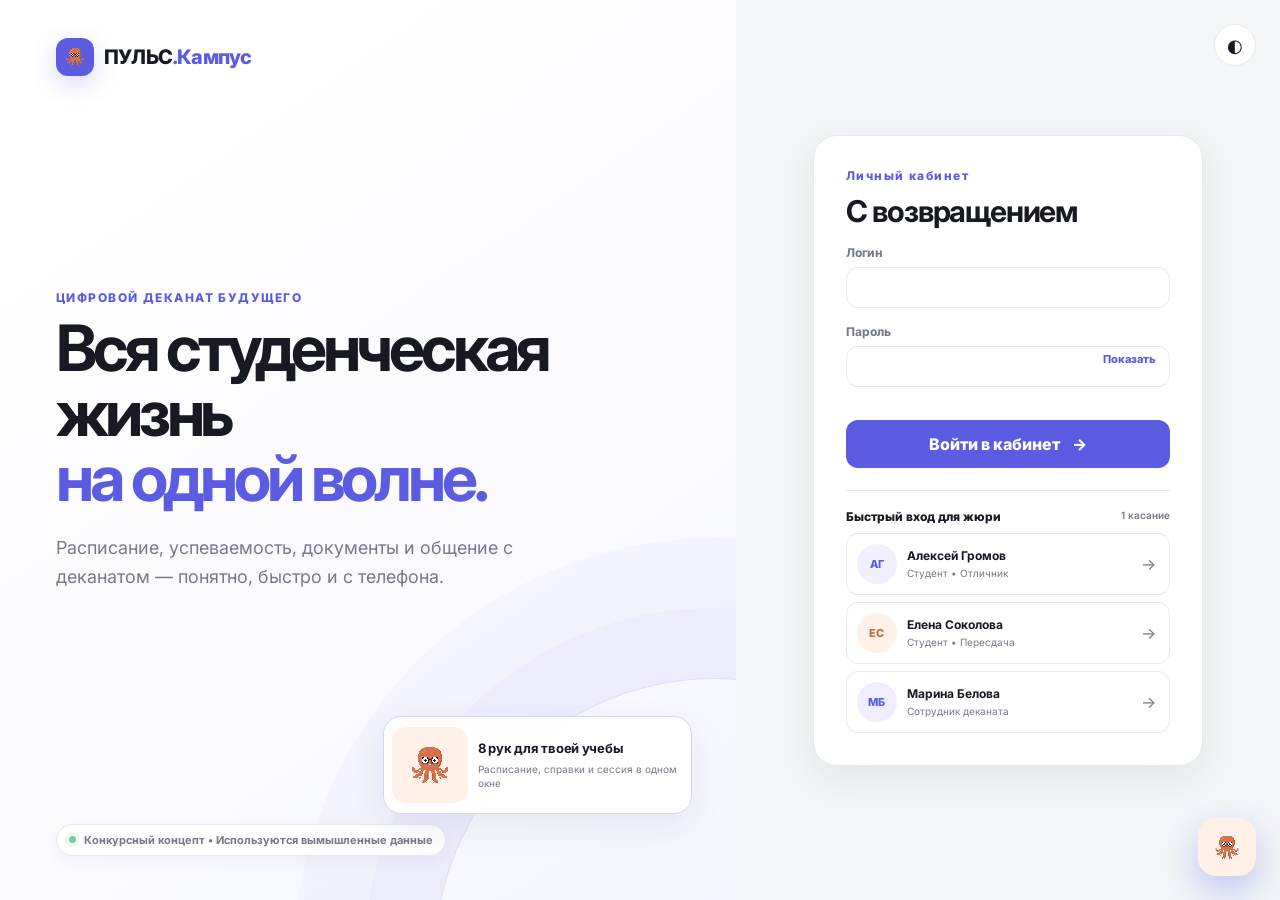
==== index.html @ 6cb9464c "feat: ready-to-deploy PULSE.Campus digital deanery prototype Co-authored-by: Copilot <223556219+Copi" ====
<!doctype html>
<html lang="ru" data-theme="light">
<head>
  <meta charset="utf-8">
  <meta name="viewport" content="width=device-width, initial-scale=1">
  <meta name="theme-color" content="#f4f5f8">
  <title>ПУЛЬС.Кампус — Цифровой деканат будущего</title>
  <link rel="icon" type="image/png" href="/logo.png">
  <link rel="preconnect" href="https://fonts.googleapis.com">
  <link rel="preconnect" href="https://fonts.gstatic.com" crossorigin>
  <link href="https://fonts.googleapis.com/css2?family=Inter:wght@400;500;600;700;800&display=swap" rel="stylesheet">
  <link rel="stylesheet" href="/styles.css">
</head>
<body>
  <main id="loginPage" class="login-page">
    <section class="login-intro" aria-label="О ПУЛЬС.Кампус">
      <div class="concept-brand"><span class="brand-symbol"><img src="/logo.png" alt="" onerror="this.hidden=true;this.parentElement.classList.add('logo-fallback')"></span><span>ПУЛЬС<span>.Кампус</span></span></div>
      <div class="intro-copy">
        <p class="eyebrow">ЦИФРОВОЙ ДЕКАНАТ БУДУЩЕГО</p>
        <h1>Вся студенческая жизнь<br><span>на одной волне.</span></h1>
        <p>Расписание, успеваемость, документы и общение с деканатом — понятно, быстро и с телефона.</p>
      </div>
      <div class="mascot-card">
        <img src="/logo.png" alt="Рыжий осьминог в очках — маскот ПУЛЬС.Кампус" onerror="this.onerror=null;this.src='/logo-fallback.svg'">
        <p><strong>8 рук для твоей учебы</strong><span>Расписание, справки и сессия в одном окне</span></p>
      </div>
      <div class="concept-badge"><i></i>Конкурсный концепт • Используются вымышленные данные</div>
    </section>

    <section class="login-panel">
      <button class="theme-toggle login-theme" type="button" aria-label="Переключить тему">◐</button>
      <div class="login-card">
        <div>
          <p class="eyebrow">Личный кабинет</p>
          <h2>С возвращением</h2>
        </div>
        <form id="loginForm">
          <label>Логин<input id="login" autocomplete="username" required></label>
          <label>Пароль
            <div class="password-field"><input id="password" type="password" autocomplete="current-password" required><button type="button" id="togglePassword">Показать</button></div>
          </label>
          <p class="form-error" id="loginError"></p>
          <button class="primary-button" type="submit"><span id="loginButtonText">Войти в кабинет</span><span>→</span></button>
        </form>
        <div class="demo-block">
          <div class="demo-heading"><span>Быстрый вход для жюри</span><small>1 касание</small></div>
          <div class="demo-grid">
            <button class="demo-card" data-login="alexey" data-password="Pulse2026!" type="button">
              <span class="demo-avatar blue">АГ</span><span><strong>Алексей Громов</strong><small>Студент • Отличник</small></span><i>→</i>
            </button>
            <button class="demo-card" data-login="elena" data-password="Pulse2026!" type="button">
              <span class="demo-avatar coral">ЕС</span><span><strong>Елена Соколова</strong><small>Студент • Пересдача</small></span><i>→</i>
            </button>
            <button class="demo-card" data-login="dean" data-password="Pulse2026!" type="button">
              <span class="demo-avatar violet">МБ</span><span><strong>Марина Белова</strong><small>Сотрудник деканата</small></span><i>→</i>
            </button>
          </div>
        </div>
      </div>
    </section>
  </main>

  <div id="shell" class="shell" hidden>
    <aside class="sidebar">
      <div class="concept-brand compact"><span class="brand-symbol"><img src="/logo.png" alt="" onerror="this.hidden=true;this.parentElement.classList.add('logo-fallback')"></span><span>ПУЛЬС<span>.Кампус</span></span></div>
      <nav id="desktopNav" aria-label="Основная навигация"></nav>
      <button class="profile-mini" id="profileMini" type="button"><span class="avatar" id="sidebarAvatar">АГ</span><span><strong id="sidebarName">Алексей Громов</strong><small id="sidebarMeta">ПИ-31 • 3 курс</small></span><i>···</i></button>
    </aside>

    <div class="workspace">
      <header class="topbar">
        <div class="mobile-brand"><span class="brand-symbol"><img src="/logo.png" alt="" onerror="this.hidden=true;this.parentElement.classList.add('logo-fallback')"></span><strong>ПУЛЬС.Кампус</strong></div>
        <div class="page-heading"><p id="todayDate">Пятница, 20 ноября</p><h1 id="pageTitle">Доброе утро</h1></div>
        <div class="header-actions">
          <div class="concept-badge header-badge"><i></i>Конкурсный концепт • Вымышленные данные</div>
          <button class="icon-button theme-toggle" type="button" aria-label="Переключить тему">◐</button>
          <button class="icon-button notification-button" type="button" data-view="notifications" aria-label="Уведомления">♢<b>3</b></button>
        </div>
      </header>
      <section id="view" class="view" aria-live="polite"></section>
    </div>

    <nav id="bottomNav" class="bottom-nav" aria-label="Мобильная навигация"></nav>
  </div>

  <button id="aiFab" class="ai-fab" type="button" aria-label="Открыть Осьминог-навигатор">
    <img src="/logo.png" alt="" onerror="this.onerror=null;this.src='/logo-fallback.svg'">
  </button>
  <section id="aiPanel" class="ai-panel" aria-label="AI-Навигатор кампуса" hidden>
    <div class="ai-head"><span><i><img src="/logo.png" alt="" onerror="this.hidden=true"></i><strong>Осьминог-навигатор</strong></span><button id="closeAi" type="button">×</button></div>
    <div id="aiMessages" class="ai-messages"><p class="ai-message">Привет! Я Осьминог-навигатор. Спроси меня о справках, стипендии или долгах — разберёмся вместе!</p></div>
    <div class="ai-chips">
      <button data-answer="Справка для налоговой подается в разделе «Справки» за один шаг: выберите тип документа и нажмите «Отправить».|applications">Как заказать справку для налоговой?</button>
      <button data-answer="Стипендия перечисляется в установленный вузом день. Предварительную дату можно уточнить в объявлении деканата.|notifications">Когда стипендия?</button>
      <button data-answer="Пересдача оформляется заявлением в деканат. Укажите дисциплину в комментарии — методист назначит дату.|applications">Как закрыть долг?</button>
    </div>
  </section>
  <div id="toast" class="toast" role="status"></div>
  <script src="/app.js"></script>
</body>
</html>
---- styles.css ----
:root {
  --bg:#f3f5f8; --surface:#fff; --surface-2:#f8f9fb; --text:#171923; --muted:#767a88;
  --line:#e7e9ef; --primary:#5b5ce2; --primary-2:#7778ef; --primary-soft:#efefff;
  --mint:#dff5e8; --mint-text:#25805a; --coral:#fff0e8; --coral-text:#c56a43;
  --violet:#f0edff; --warning:#fff4d9; --warning-text:#9a6a11; --shadow:0 12px 36px rgba(34,38,62,.07);
  --radius:18px;
}
html[data-theme="dark"] {
  --bg:#16181f; --surface:#20232c; --surface-2:#282b35; --text:#f2f3f7; --muted:#a6a9b4;
  --line:#343743; --primary:#8587ff; --primary-2:#9b9cff; --primary-soft:#30314e;
  --mint:#203e34; --mint-text:#79d4aa; --coral:#4a332c; --coral-text:#f0a17b;
  --violet:#37334f; --warning:#463d29; --warning-text:#f0c66e; --shadow:0 12px 36px rgba(0,0,0,.22);
}
*{box-sizing:border-box}
body{margin:0;font-family:Inter,-apple-system,BlinkMacSystemFont,"Segoe UI",sans-serif;color:var(--text);background:var(--bg);-webkit-font-smoothing:antialiased}
button,input,select,textarea{font:inherit}
button{cursor:pointer}
[hidden]{display:none!important}
.concept-brand{display:flex;align-items:center;gap:10px;font-weight:800;letter-spacing:-.04em;font-size:20px}
.concept-brand>span:last-child span{color:var(--primary)}
.brand-symbol{width:38px;height:38px;border-radius:12px;display:grid;place-items:center;background:var(--primary);color:white;font-size:19px;box-shadow:0 8px 24px rgba(91,92,226,.24);overflow:hidden}
.brand-symbol img,.mascot-card img,.ai-fab img,.ai-head i img,.certificate-logo{image-rendering:pixelated;image-rendering:crisp-edges}
.certificate-logo{width:72px;height:72px;object-fit:contain;display:block;margin:-6px auto 8px;border-radius:12px}
.brand-symbol img{width:100%;height:100%;object-fit:cover}
.brand-symbol.logo-fallback{background:var(--primary-soft);position:relative}
.brand-symbol.logo-fallback:after{content:"🐙";font-size:20px}
.mascot-card{position:absolute;z-index:2;right:44px;bottom:86px;width:min(360px,42%);min-height:92px;border:1px solid color-mix(in srgb,var(--primary) 14%,var(--line));border-radius:18px;background:color-mix(in srgb,var(--surface) 92%,transparent);display:grid;grid-template-columns:76px 1fr;align-items:center;gap:10px;padding:10px 14px 10px 8px;box-shadow:var(--shadow);backdrop-filter:blur(10px)}
.mascot-card img,.mascot-svg{width:76px;height:76px;border-radius:14px;object-fit:contain;background:var(--coral)}
.mascot-card p{margin:0}.mascot-card strong,.mascot-card span{display:block}.mascot-card strong{font-size:13px;letter-spacing:-.02em}.mascot-card span{margin-top:6px;color:var(--muted);font-size:10px;line-height:1.45}
.concept-brand.compact{padding:5px 8px 24px}
.login-page{min-height:100vh;display:grid;grid-template-columns:minmax(420px,1.15fr) minmax(460px,.85fr);background:var(--surface)}
.login-intro{position:relative;overflow:hidden;padding:38px 56px 44px;background:linear-gradient(145deg,var(--surface) 20%,var(--primary-soft) 145%);display:flex;flex-direction:column}
.login-intro:after{content:"";position:absolute;width:560px;height:560px;border:1px solid color-mix(in srgb,var(--primary) 16%,transparent);border-radius:50%;right:-260px;bottom:-340px;box-shadow:0 0 0 70px color-mix(in srgb,var(--primary) 4%,transparent),0 0 0 140px color-mix(in srgb,var(--primary) 3%,transparent)}
.intro-copy{margin:auto 0}
.eyebrow{font-size:12px;font-weight:800;letter-spacing:.12em;color:var(--primary);margin:0 0 10px}
.intro-copy h1{font-size:clamp(44px,5vw,76px);line-height:1.02;letter-spacing:-.065em;margin:0 0 22px}
.intro-copy h1 span{color:var(--primary)}
.intro-copy>p:last-child{max-width:520px;font-size:18px;line-height:1.65;color:var(--muted)}
.concept-badge{position:relative;z-index:1;width:max-content;max-width:100%;display:flex;align-items:center;gap:8px;border:1px solid var(--line);border-radius:999px;background:color-mix(in srgb,var(--surface) 88%,transparent);padding:8px 12px;font-size:11px;font-weight:700;color:var(--muted);box-shadow:0 6px 18px rgba(30,35,50,.04)}
.concept-badge i{width:7px;height:7px;border-radius:50%;background:#7ccba4;box-shadow:0 0 0 4px rgba(124,203,164,.12)}
.login-panel{position:relative;display:grid;place-items:center;padding:56px 6vw;background:var(--bg)}
.login-card{width:min(440px,100%);padding:32px;border:1px solid var(--line);border-radius:24px;background:var(--surface);box-shadow:var(--shadow)}
.login-card h2{margin:0;font-size:30px;letter-spacing:-.04em}
.theme-toggle{border:1px solid var(--line);background:var(--surface);color:var(--text)}
.login-theme{position:absolute;right:24px;top:24px;width:42px;height:42px;border-radius:50%;font-size:18px}
form label{display:block;margin-top:16px;font-size:12px;font-weight:750;color:var(--muted)}
form input,form select,form textarea{width:100%;margin-top:7px;border:1px solid var(--line);border-radius:12px;background:var(--surface);color:var(--text);padding:12px 13px;outline:none;transition:.2s}
form input:focus,form select:focus,form textarea:focus{border-color:var(--primary);box-shadow:0 0 0 3px var(--primary-soft)}
.password-field{position:relative}.password-field input{padding-right:74px}.password-field button{position:absolute;right:8px;top:12px;border:0;background:none;color:var(--primary);font-size:11px;font-weight:800}
.form-error{min-height:17px;margin:8px 0;color:#d65d5d;font-size:12px}
.primary-button{width:100%;height:48px;border:0;border-radius:12px;background:var(--primary);color:white;font-weight:800;display:flex;align-items:center;justify-content:center;gap:12px;transition:.2s}.primary-button:hover{background:var(--primary-2);transform:translateY(-1px)}.primary-button:disabled{opacity:.65}
.demo-block{margin-top:22px;padding-top:18px;border-top:1px solid var(--line)}
.demo-heading{display:flex;justify-content:space-between;font-size:12px;font-weight:800;margin-bottom:9px}.demo-heading small{color:var(--muted);font-weight:600}
.demo-grid{display:grid;gap:7px}.demo-card{min-height:62px;border:1px solid var(--line);border-radius:12px;background:var(--surface);color:var(--text);display:grid;grid-template-columns:40px 1fr 18px;align-items:center;gap:10px;text-align:left;padding:9px 10px;transition:.2s}.demo-card:hover{border-color:var(--primary);background:var(--primary-soft);transform:translateX(3px)}.demo-card strong,.demo-card small{display:block}.demo-card strong{font-size:12px}.demo-card small{font-size:10px;color:var(--muted);margin-top:4px}.demo-card i{font-style:normal;color:var(--muted)}
.demo-avatar,.avatar{display:grid;place-items:center;border-radius:50%;font-weight:800}.demo-avatar{width:40px;height:40px;font-size:11px}.demo-avatar.blue,.avatar{background:var(--primary-soft);color:var(--primary)}.demo-avatar.coral{background:var(--coral);color:var(--coral-text)}.demo-avatar.violet{background:var(--violet);color:var(--primary)}
.shell{min-height:100vh;display:grid;grid-template-columns:228px minmax(0,1fr)}
.sidebar{position:fixed;inset:0 auto 0 0;width:228px;padding:24px 14px 16px;display:flex;flex-direction:column;background:var(--surface);border-right:1px solid var(--line);z-index:30}
.sidebar nav{display:grid;gap:5px}.nav-item{width:100%;height:48px;border:0;border-radius:12px;background:transparent;color:var(--muted);display:flex;align-items:center;gap:12px;padding:0 12px;text-align:left;font-weight:700;font-size:13px;transition:.2s}.nav-item:hover{background:var(--surface-2);color:var(--text)}.nav-item.active{background:var(--primary-soft);color:var(--primary)}.nav-item i{width:22px;font-style:normal;font-size:17px;text-align:center}.nav-item b{margin-left:auto;width:21px;height:21px;border-radius:50%;background:#ef7777;color:white;display:grid;place-items:center;font-size:10px}
.profile-mini{margin-top:auto;width:100%;border:0;border-top:1px solid var(--line);background:transparent;color:var(--text);display:grid;grid-template-columns:40px 1fr 20px;align-items:center;gap:9px;padding:17px 6px 2px;text-align:left}.avatar{width:40px;height:40px}.profile-mini strong,.profile-mini small{display:block}.profile-mini strong{font-size:12px}.profile-mini small{font-size:10px;color:var(--muted);margin-top:4px}.profile-mini i{font-style:normal;color:var(--muted)}
.workspace{grid-column:2;min-width:0}.topbar{height:104px;display:flex;align-items:center;justify-content:space-between;padding:20px 32px 16px}.page-heading p{margin:0 0 5px;font-size:12px;color:var(--muted)}.page-heading h1{margin:0;font-size:25px;letter-spacing:-.04em}.header-actions{display:flex;align-items:center;gap:8px}.header-badge{margin-right:3px}.icon-button{width:43px;height:43px;border:1px solid var(--line);border-radius:50%;background:var(--surface);color:var(--text);position:relative}.notification-button b{position:absolute;right:-1px;top:-3px;width:17px;height:17px;border-radius:50%;background:#ee7979;color:white;border:2px solid var(--surface);font-size:8px;display:grid;place-items:center}
.mobile-brand{display:none}.view{max-width:1280px;padding:0 32px 36px}.bottom-nav{display:none}
.bento{display:grid;grid-template-columns:minmax(0,1.45fr) minmax(260px,.55fr);gap:14px}.card{border:1px solid var(--line);border-radius:var(--radius);background:var(--surface);box-shadow:0 3px 14px rgba(28,32,45,.025);overflow:hidden;animation:cardIn .42s both}.card:nth-child(2){animation-delay:.05s}.card-head{min-height:58px;padding:15px 18px;border-bottom:1px solid var(--line);display:flex;align-items:center;justify-content:space-between}.card-head h2,.card-head h3{margin:0;font-size:15px}.card-head button,.text-button{border:0;background:none;color:var(--primary);font-weight:800;font-size:12px}
.next-class{min-height:218px;padding:20px;position:relative;background:linear-gradient(145deg,var(--surface),var(--primary-soft) 160%)}.next-label{display:flex;justify-content:space-between;color:var(--muted);font-size:12px}.change-badge{border-radius:999px;background:var(--warning);color:var(--warning-text);padding:6px 9px;font-weight:800;animation:pulse 2s infinite}.countdown{display:inline-flex;align-items:center;gap:6px;margin:14px 0 18px;font-size:11px;color:var(--primary);font-weight:800}.countdown i{width:7px;height:7px;border-radius:50%;background:var(--primary);box-shadow:0 0 0 5px var(--primary-soft)}
.next-class h2{margin:0;font-size:23px;letter-spacing:-.035em}.class-meta{display:flex;flex-wrap:wrap;gap:16px;margin-top:18px;color:var(--muted);font-size:12px}.class-meta span{display:flex;gap:6px}.class-meta i{font-style:normal;color:var(--text)}
.pulse-card{padding:18px}.pulse-top{display:flex;justify-content:space-between}.pulse-top strong{font-size:14px}.score-ring{--score:98%;width:126px;height:126px;margin:10px auto 8px;border-radius:50%;display:grid;place-items:center;background:conic-gradient(var(--primary) var(--score),var(--line) 0);position:relative}.score-ring:before{content:"";position:absolute;inset:9px;border-radius:50%;background:var(--surface)}.score-ring div{position:relative;text-align:center}.score-ring b{display:block;font-size:28px}.score-ring small{color:var(--muted)}.mini-stats{display:grid;grid-template-columns:1fr 1fr;gap:8px}.mini-stat{border-radius:12px;background:var(--surface-2);padding:10px}.mini-stat small{display:block;color:var(--muted);font-size:9px}.mini-stat strong{display:block;font-size:11px;margin-top:5px}.what-if{margin-top:8px;width:100%;border:1px solid var(--line);border-radius:10px;background:transparent;color:var(--text);padding:9px;font-size:10px}.what-if:hover{border-color:var(--primary)}
.quick-grid{display:grid;grid-template-columns:repeat(4,1fr);gap:10px;margin-top:14px}.quick{min-height:82px;border:1px solid var(--line);border-radius:15px;background:var(--surface);color:var(--text);display:flex;align-items:center;gap:10px;padding:12px;text-align:left;transition:.2s}.quick:hover{transform:translateY(-3px);border-color:var(--primary);box-shadow:var(--shadow)}.quick i{width:40px;height:40px;border-radius:12px;display:grid;place-items:center;background:var(--primary-soft);color:var(--primary);font-style:normal;font-size:18px}.quick strong,.quick small{display:block}.quick strong{font-size:12px}.quick small{font-size:10px;color:var(--muted);margin-top:5px}
.lower-grid{display:grid;grid-template-columns:minmax(0,1.25fr) minmax(270px,.75fr);gap:14px;margin-top:14px}.news-list{padding:4px 18px}.news-item{display:grid;grid-template-columns:38px 1fr auto;align-items:center;gap:10px;padding:12px 0;border-bottom:1px solid var(--line)}.news-item:last-child{border:0}.news-dot{width:38px;height:38px;border-radius:11px;display:grid;place-items:center}.news-dot.deadline{background:var(--coral);color:var(--coral-text)}.news-dot.info{background:var(--primary-soft);color:var(--primary)}.news-dot.success{background:var(--mint);color:var(--mint-text)}.news-item strong,.news-item small{display:block}.news-item strong{font-size:12px}.news-item small{font-size:10px;color:var(--muted);margin-top:4px}.news-item time{font-size:9px;color:var(--muted)}.unread{position:relative}.unread:before{content:"";position:absolute;left:-18px;top:50%;width:5px;height:5px;border-radius:50%;background:var(--primary)}
.schedule-toolbar{display:flex;gap:8px;align-items:center;padding:12px 18px;border-bottom:1px solid var(--line)}.segmented{display:flex;padding:3px;border-radius:10px;background:var(--surface-2)}.segmented button{border:0;border-radius:8px;background:transparent;color:var(--muted);padding:7px 11px;font-size:11px;font-weight:800}.segmented button.active{background:var(--surface);color:var(--primary);box-shadow:0 2px 8px rgba(30,35,50,.08)}.day-filter{display:flex;gap:6px;padding:12px 18px;overflow-x:auto}.day-filter button{flex:0 0 auto;border:1px solid var(--line);border-radius:10px;background:var(--surface);color:var(--muted);padding:8px 10px;font-size:10px}.day-filter button.active{border-color:var(--primary);color:var(--primary);background:var(--primary-soft)}.lesson-list{padding:0 18px 12px}.lesson-row{display:grid;grid-template-columns:58px 6px 1fr auto;align-items:center;gap:11px;min-height:76px;border-bottom:1px solid var(--line)}.lesson-row:last-child{border:0}.lesson-row time{font-size:11px;color:var(--muted)}.lesson-accent{height:44px;border-radius:6px;background:var(--primary)}.lesson-accent.mint{background:#65b894}.lesson-accent.coral{background:#df9d78}.lesson-info strong,.lesson-info small{display:block}.lesson-info strong{font-size:12px}.lesson-info small{margin-top:5px;font-size:10px;color:var(--muted)}.lesson-badge{border-radius:999px;background:var(--primary-soft);color:var(--primary);padding:6px 8px;font-size:9px;font-weight:800}.lesson-badge.changed{background:var(--warning);color:var(--warning-text)}
.grades-summary{display:grid;grid-template-columns:repeat(3,1fr);gap:10px;padding:14px 18px}.grade-stat{border-radius:12px;background:var(--surface-2);padding:12px}.grade-stat small{color:var(--muted);font-size:10px}.grade-stat strong{display:block;margin-top:5px;font-size:18px}.grade-table{padding:0 18px 14px}.grade-row{display:grid;grid-template-columns:minmax(180px,1fr) 110px 72px;align-items:center;min-height:58px;border-bottom:1px solid var(--line)}.grade-row:last-child{border:0}.grade-row strong{font-size:12px}.grade-row span{font-size:10px;color:var(--muted)}.grade-value{justify-self:end;width:38px;height:38px;border-radius:11px;display:grid!important;place-items:center;font-size:14px!important;font-weight:800!important}.grade-value.excellent{background:var(--mint);color:var(--mint-text)!important}.grade-value.good{background:var(--primary-soft);color:var(--primary)!important}.grade-value.debt{background:var(--coral);color:var(--coral-text)!important}.grade-value.pass{background:var(--violet);color:var(--primary)!important}
.applications-layout{display:grid;grid-template-columns:minmax(260px,.55fr) minmax(0,1.45fr);gap:14px}.application-form{padding:16px}.application-form label{margin:0 0 11px}.application-form textarea{height:62px;resize:none}.application-form .primary-button{height:44px}.application-list{padding:0 18px 12px}.application-row{display:grid;grid-template-columns:1fr auto;gap:12px;padding:16px 0;border-bottom:1px solid var(--line)}.application-row:last-child{border:0}.application-row strong,.application-row small{display:block}.application-row strong{font-size:12px}.application-row small{font-size:10px;color:var(--muted);margin-top:5px}.open-certificate{margin-top:9px;border:1px solid var(--line);border-radius:9px;background:var(--surface);color:var(--primary);padding:7px 9px;font-size:10px;font-weight:800}.tracker{grid-column:1/-1;display:flex;align-items:center;margin-top:12px}.tracker span{font-size:9px;color:var(--muted);margin-right:7px}.tracker i{width:18px;height:18px;border-radius:50%;display:grid;place-items:center;background:var(--surface-2);border:1px solid var(--line);font-style:normal;font-size:8px}.tracker i.done{background:var(--primary);border-color:var(--primary);color:white}.tracker b{height:2px;width:28px;background:var(--line)}.tracker b.done{background:var(--primary)}
.notifications-toolbar{display:flex;justify-content:flex-end;padding:10px 18px;border-bottom:1px solid var(--line)}.notification-page{padding:4px 18px}.notification-page .news-item{min-height:72px}.urgent{border-left:3px solid #e67867;margin-left:-18px;padding-left:15px}
.staff-grid{display:grid;grid-template-columns:minmax(0,1.5fr) minmax(280px,.5fr);gap:14px}.staff-table{padding:0 18px 14px}.staff-row{display:grid;grid-template-columns:1fr 150px 105px;align-items:center;gap:10px;padding:13px 0;border-bottom:1px solid var(--line)}.staff-row:last-child{border:0}.staff-row strong,.staff-row small{display:block}.staff-row strong{font-size:12px}.staff-row small{font-size:10px;color:var(--muted);margin-top:4px}.staff-row select{margin:0;font-size:10px;padding:8px}.staff-comment{border:1px solid var(--line);background:var(--surface);color:var(--text);border-radius:8px;padding:7px;font-size:10px}.publish-form{padding:16px}.publish-form textarea{height:110px;resize:none}.publish-form .primary-button{margin-top:12px;height:44px}
.ai-fab{position:fixed;right:24px;bottom:24px;width:58px;height:58px;padding:5px;border:0;border-radius:18px;background:var(--coral);color:white;box-shadow:0 14px 32px rgba(91,92,226,.32);z-index:60;transition:.2s}.ai-fab img,.fab-fallback{width:100%;height:100%;object-fit:contain;border-radius:13px}.ai-fab:hover{transform:rotate(8deg) scale(1.04)}.ai-panel{position:fixed;right:24px;bottom:92px;width:min(360px,calc(100vw - 32px));border:1px solid var(--line);border-radius:18px;background:var(--surface);box-shadow:0 20px 60px rgba(20,25,45,.16);z-index:60;overflow:hidden}.ai-head{height:58px;padding:0 16px;border-bottom:1px solid var(--line);display:flex;align-items:center;justify-content:space-between}.ai-head span{display:flex;align-items:center;gap:8px}.ai-head i{width:30px;height:30px;border-radius:9px;background:var(--coral);color:white;display:grid;place-items:center;font-style:normal;overflow:hidden}.ai-head i img{width:100%;height:100%;object-fit:contain}.ai-head button{border:0;background:none;color:var(--muted);font-size:22px}.ai-messages{max-height:220px;overflow:auto;padding:12px}.ai-message{margin:0 0 8px;max-width:86%;border-radius:12px 12px 12px 3px;background:var(--surface-2);padding:10px;font-size:11px;line-height:1.5}.ai-answer{margin-left:auto;border-radius:12px 12px 3px 12px;background:var(--primary-soft);color:var(--primary)}.ai-chips{display:flex;gap:6px;overflow-x:auto;padding:0 12px 12px}.ai-chips button{flex:0 0 210px;border:1px solid var(--line);border-radius:999px;background:var(--surface);color:var(--text);padding:8px 10px;text-align:left;font-size:9px}
.modal-backdrop{position:fixed;inset:0;background:rgba(12,14,21,.48);display:grid;place-items:center;z-index:80;padding:18px}.modal{width:min(520px,100%);border:1px solid var(--line);border-radius:20px;background:var(--surface);box-shadow:0 24px 70px rgba(0,0,0,.22);padding:20px}.certificate{border:1px solid var(--line);border-radius:14px;margin:16px 0;padding:18px;text-align:center}.certificate h2{font-size:18px}.certificate .qr{width:112px;height:112px;margin:14px auto;border-radius:12px;background:repeating-linear-gradient(90deg,var(--text) 0 5px,var(--surface) 5px 10px);border:8px solid var(--surface);box-shadow:0 0 0 1px var(--line)}.modal-actions{display:flex;justify-content:flex-end;gap:8px}.modal-actions button{border:1px solid var(--line);border-radius:10px;background:var(--surface);color:var(--text);padding:9px 12px}.modal-actions .primary-button{height:auto;width:auto;border:0;color:white;background:var(--primary)}
.profile-modal-row{display:grid;grid-template-columns:110px 1fr;padding:11px 0;border-bottom:1px solid var(--line);font-size:12px}.profile-modal-row span{color:var(--muted)}
.toast{position:fixed;left:50%;bottom:24px;z-index:100;transform:translate(-50%,100px);border-radius:12px;background:#171923;color:white;padding:12px 16px;font-size:12px;opacity:0;transition:.25s}.toast.show{opacity:1;transform:translate(-50%,0)}
.loading-card{min-height:218px}.skeleton{border-radius:8px;background:linear-gradient(90deg,var(--surface-2),var(--line),var(--surface-2));background-size:200% 100%;animation:shimmer 1.2s infinite}.skeleton-line{height:12px;margin:12px 18px}.loading-card .skeleton-line:first-child{width:35%;height:16px}.loading-card .skeleton-line:nth-child(2){width:70%;height:24px;margin-top:30px}
@keyframes cardIn{from{opacity:0;transform:translateY(8px)}to{opacity:1;transform:none}}@keyframes pulse{50%{box-shadow:0 0 0 6px rgba(201,149,50,.12)}}@keyframes shimmer{to{background-position:-200% 0}}
@media(max-width:1100px){.login-page{grid-template-columns:1fr 430px}.login-intro{padding:32px}.header-badge{display:none}.quick-grid{grid-template-columns:repeat(2,1fr)}.bento{grid-template-columns:minmax(0,1.25fr) minmax(250px,.75fr)}}
@media(max-width:767px){
 .mascot-card{right:12px;bottom:12px;width:220px;min-height:66px;grid-template-columns:50px 1fr;padding:6px}.mascot-card img,.mascot-svg{width:50px;height:50px}.mascot-card strong{font-size:10px}.mascot-card span{font-size:8px}
 body{padding-bottom:74px}.login-page{display:block;min-height:100dvh}.login-intro{min-height:250px;padding:20px 18px}.login-intro:after{display:none}.intro-copy{margin:30px 0 20px}.intro-copy h1{font-size:34px}.intro-copy>p:last-child{display:none}.login-intro>.concept-badge{position:absolute;right:18px;top:20px;max-width:205px;font-size:8px}.login-panel{min-height:calc(100dvh - 250px);padding:18px 12px 28px}.login-card{padding:20px 16px}.login-card h2{font-size:24px}.login-theme{top:auto;bottom:20px}.demo-card{min-height:58px}
 .shell{display:block}.sidebar{display:none}.workspace{min-height:100dvh}.topbar{height:82px;padding:12px 14px}.mobile-brand{display:flex;align-items:center;gap:7px;font-size:12px}.mobile-brand .brand-symbol{width:34px;height:34px;border-radius:10px;font-size:15px}.page-heading{display:none}.header-actions{margin-left:auto}.header-badge{display:none}.icon-button{width:40px;height:40px}.view{padding:0 12px 12px}.bottom-nav{display:grid;position:fixed;z-index:50;inset:auto 0 0;height:68px;padding:5px 4px;background:color-mix(in srgb,var(--surface) 96%,transparent);border-top:1px solid var(--line);grid-template-columns:repeat(5,1fr);backdrop-filter:blur(14px)}.bottom-nav .nav-item{height:58px;display:flex;flex-direction:column;justify-content:center;gap:3px;padding:0;text-align:center;font-size:9px}.bottom-nav .nav-item i{font-size:16px}.bottom-nav .nav-item b{position:absolute;top:4px;margin-left:18px}
 .bento,.lower-grid,.applications-layout,.staff-grid{grid-template-columns:1fr}.bento .pulse-card{grid-row:1}.quick-grid{grid-template-columns:1fr 1fr}.quick{min-height:76px}.quick i{width:36px;height:36px}.next-class{min-height:210px}.next-class h2{font-size:20px}.lower-grid{margin-top:10px}.grades-summary{grid-template-columns:repeat(3,1fr)}.grade-row{grid-template-columns:minmax(120px,1fr) 82px 42px}.grade-table{padding:0 12px}.lesson-row{grid-template-columns:48px 5px 1fr}.lesson-badge{display:none}.schedule-toolbar{align-items:flex-start;flex-direction:column}.day-filter{padding:10px 12px}.lesson-list{padding:0 12px 10px}.application-row{grid-template-columns:1fr}.application-row>span:last-child{text-align:left}.staff-row{grid-template-columns:1fr}.staff-row select,.staff-row input{width:100%}.staff-table{padding:0 12px}.notification-page{padding:0 12px}.news-item{grid-template-columns:38px 1fr}.news-item time{display:none}.ai-fab{right:14px;bottom:82px;width:52px;height:52px}.ai-panel{right:12px;bottom:142px}.header-badge{display:none}.modal{max-height:85dvh;overflow:auto}
}
@media(max-width:390px){.login-intro>.concept-badge{display:none}.quick{padding:9px}.quick-grid{gap:7px}.quick strong{font-size:11px}.quick small{font-size:9px}.grades-summary{gap:6px}.grade-stat{padding:9px}.grade-row{grid-template-columns:minmax(110px,1fr) 70px 38px}}
@media(prefers-reduced-motion:reduce){*{animation:none!important;transition:none!important}}
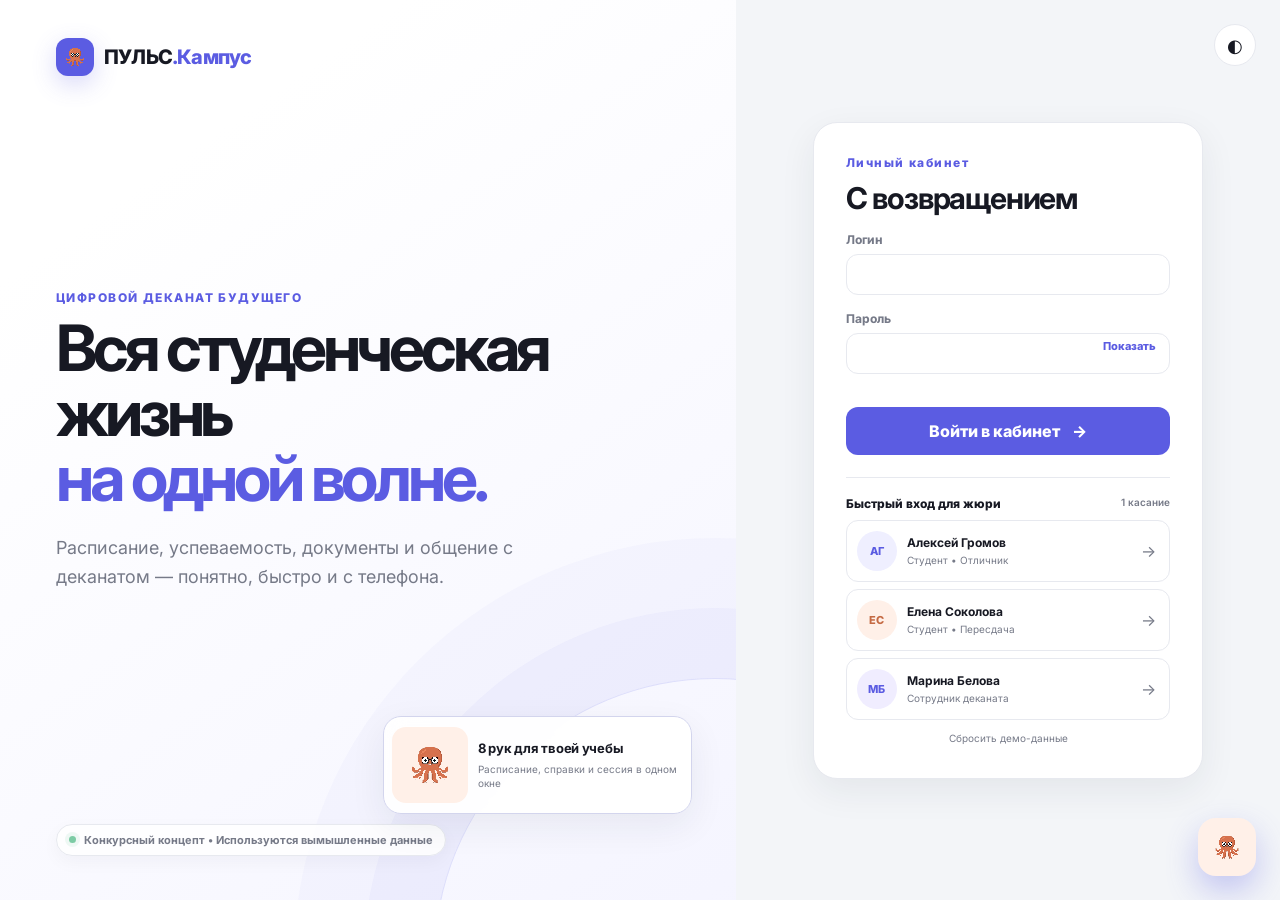
==== commit b7da03f4: "feat: add hybrid GitHub Pages runtime with full student-staff sync Co-authored-by: Copilot <22355621" ====
--- a/index.html
+++ b/index.html
@@ -5,23 +5,23 @@
   <meta name="viewport" content="width=device-width, initial-scale=1">
   <meta name="theme-color" content="#f4f5f8">
   <title>ПУЛЬС.Кампус — Цифровой деканат будущего</title>
-  <link rel="icon" type="image/png" href="/logo.png">
+  <link rel="icon" type="image/png" href="./logo.png">
   <link rel="preconnect" href="https://fonts.googleapis.com">
   <link rel="preconnect" href="https://fonts.gstatic.com" crossorigin>
   <link href="https://fonts.googleapis.com/css2?family=Inter:wght@400;500;600;700;800&display=swap" rel="stylesheet">
-  <link rel="stylesheet" href="/styles.css">
+  <link rel="stylesheet" href="./styles.css">
 </head>
 <body>
   <main id="loginPage" class="login-page">
     <section class="login-intro" aria-label="О ПУЛЬС.Кампус">
-      <div class="concept-brand"><span class="brand-symbol"><img src="/logo.png" alt="" onerror="this.hidden=true;this.parentElement.classList.add('logo-fallback')"></span><span>ПУЛЬС<span>.Кампус</span></span></div>
+      <div class="concept-brand"><span class="brand-symbol"><img src="./logo.png" alt="" onerror="this.hidden=true;this.parentElement.classList.add('logo-fallback')"></span><span>ПУЛЬС<span>.Кампус</span></span></div>
       <div class="intro-copy">
         <p class="eyebrow">ЦИФРОВОЙ ДЕКАНАТ БУДУЩЕГО</p>
         <h1>Вся студенческая жизнь<br><span>на одной волне.</span></h1>
         <p>Расписание, успеваемость, документы и общение с деканатом — понятно, быстро и с телефона.</p>
       </div>
       <div class="mascot-card">
-        <img src="/logo.png" alt="Рыжий осьминог в очках — маскот ПУЛЬС.Кампус" onerror="this.onerror=null;this.src='/logo-fallback.svg'">
+        <img src="./logo.png" alt="Рыжий осьминог в очках — маскот ПУЛЬС.Кампус" onerror="this.onerror=null;this.src='./logo-fallback.svg'">
         <p><strong>8 рук для твоей учебы</strong><span>Расписание, справки и сессия в одном окне</span></p>
       </div>
       <div class="concept-badge"><i></i>Конкурсный концепт • Используются вымышленные данные</div>
@@ -56,20 +56,22 @@
             </button>
           </div>
         </div>
+        <button class="demo-reset" id="resetDemo" type="button">Сбросить демо-данные</button>
       </div>
     </section>
   </main>
 
   <div id="shell" class="shell" hidden>
     <aside class="sidebar">
-      <div class="concept-brand compact"><span class="brand-symbol"><img src="/logo.png" alt="" onerror="this.hidden=true;this.parentElement.classList.add('logo-fallback')"></span><span>ПУЛЬС<span>.Кампус</span></span></div>
+      <div class="concept-brand compact"><span class="brand-symbol"><img src="./logo.png" alt="" onerror="this.hidden=true;this.parentElement.classList.add('logo-fallback')"></span><span>ПУЛЬС<span>.Кампус</span></span></div>
       <nav id="desktopNav" aria-label="Основная навигация"></nav>
       <button class="profile-mini" id="profileMini" type="button"><span class="avatar" id="sidebarAvatar">АГ</span><span><strong id="sidebarName">Алексей Громов</strong><small id="sidebarMeta">ПИ-31 • 3 курс</small></span><i>···</i></button>
+      <button class="sidebar-reset" id="resetDemoShell" type="button">Сбросить демо-данные</button>
     </aside>
 
     <div class="workspace">
       <header class="topbar">
-        <div class="mobile-brand"><span class="brand-symbol"><img src="/logo.png" alt="" onerror="this.hidden=true;this.parentElement.classList.add('logo-fallback')"></span><strong>ПУЛЬС.Кампус</strong></div>
+        <div class="mobile-brand"><span class="brand-symbol"><img src="./logo.png" alt="" onerror="this.hidden=true;this.parentElement.classList.add('logo-fallback')"></span><strong>ПУЛЬС.Кампус</strong></div>
         <div class="page-heading"><p id="todayDate">Пятница, 20 ноября</p><h1 id="pageTitle">Доброе утро</h1></div>
         <div class="header-actions">
           <div class="concept-badge header-badge"><i></i>Конкурсный концепт • Вымышленные данные</div>
@@ -84,10 +86,10 @@
   </div>
 
   <button id="aiFab" class="ai-fab" type="button" aria-label="Открыть Осьминог-навигатор">
-    <img src="/logo.png" alt="" onerror="this.onerror=null;this.src='/logo-fallback.svg'">
+    <img src="./logo.png" alt="" onerror="this.onerror=null;this.src='./logo-fallback.svg'">
   </button>
   <section id="aiPanel" class="ai-panel" aria-label="AI-Навигатор кампуса" hidden>
-    <div class="ai-head"><span><i><img src="/logo.png" alt="" onerror="this.hidden=true"></i><strong>Осьминог-навигатор</strong></span><button id="closeAi" type="button">×</button></div>
+    <div class="ai-head"><span><i><img src="./logo.png" alt="" onerror="this.hidden=true"></i><strong>Осьминог-навигатор</strong></span><button id="closeAi" type="button">×</button></div>
     <div id="aiMessages" class="ai-messages"><p class="ai-message">Привет! Я Осьминог-навигатор. Спроси меня о справках, стипендии или долгах — разберёмся вместе!</p></div>
     <div class="ai-chips">
       <button data-answer="Справка для налоговой подается в разделе «Справки» за один шаг: выберите тип документа и нажмите «Отправить».|applications">Как заказать справку для налоговой?</button>
@@ -96,6 +98,6 @@
     </div>
   </section>
   <div id="toast" class="toast" role="status"></div>
-  <script src="/app.js"></script>
+  <script src="./app.js"></script>
 </body>
 </html>
--- a/styles.css
+++ b/styles.css
@@ -24,6 +24,7 @@
 .brand-symbol img{width:100%;height:100%;object-fit:cover}
 .brand-symbol.logo-fallback{background:var(--primary-soft);position:relative}
 .brand-symbol.logo-fallback:after{content:"🐙";font-size:20px}
+.demo-reset,.sidebar-reset{width:100%;border:0;background:transparent;color:var(--muted);font-size:10px;text-align:center;padding:12px 4px 0}.demo-reset:hover,.sidebar-reset:hover{color:var(--primary)}.sidebar-reset{padding:12px 4px;border-top:1px solid var(--line)}
 .mascot-card{position:absolute;z-index:2;right:44px;bottom:86px;width:min(360px,42%);min-height:92px;border:1px solid color-mix(in srgb,var(--primary) 14%,var(--line));border-radius:18px;background:color-mix(in srgb,var(--surface) 92%,transparent);display:grid;grid-template-columns:76px 1fr;align-items:center;gap:10px;padding:10px 14px 10px 8px;box-shadow:var(--shadow);backdrop-filter:blur(10px)}
 .mascot-card img,.mascot-svg{width:76px;height:76px;border-radius:14px;object-fit:contain;background:var(--coral)}
 .mascot-card p{margin:0}.mascot-card strong,.mascot-card span{display:block}.mascot-card strong{font-size:13px;letter-spacing:-.02em}.mascot-card span{margin-top:6px;color:var(--muted);font-size:10px;line-height:1.45}
